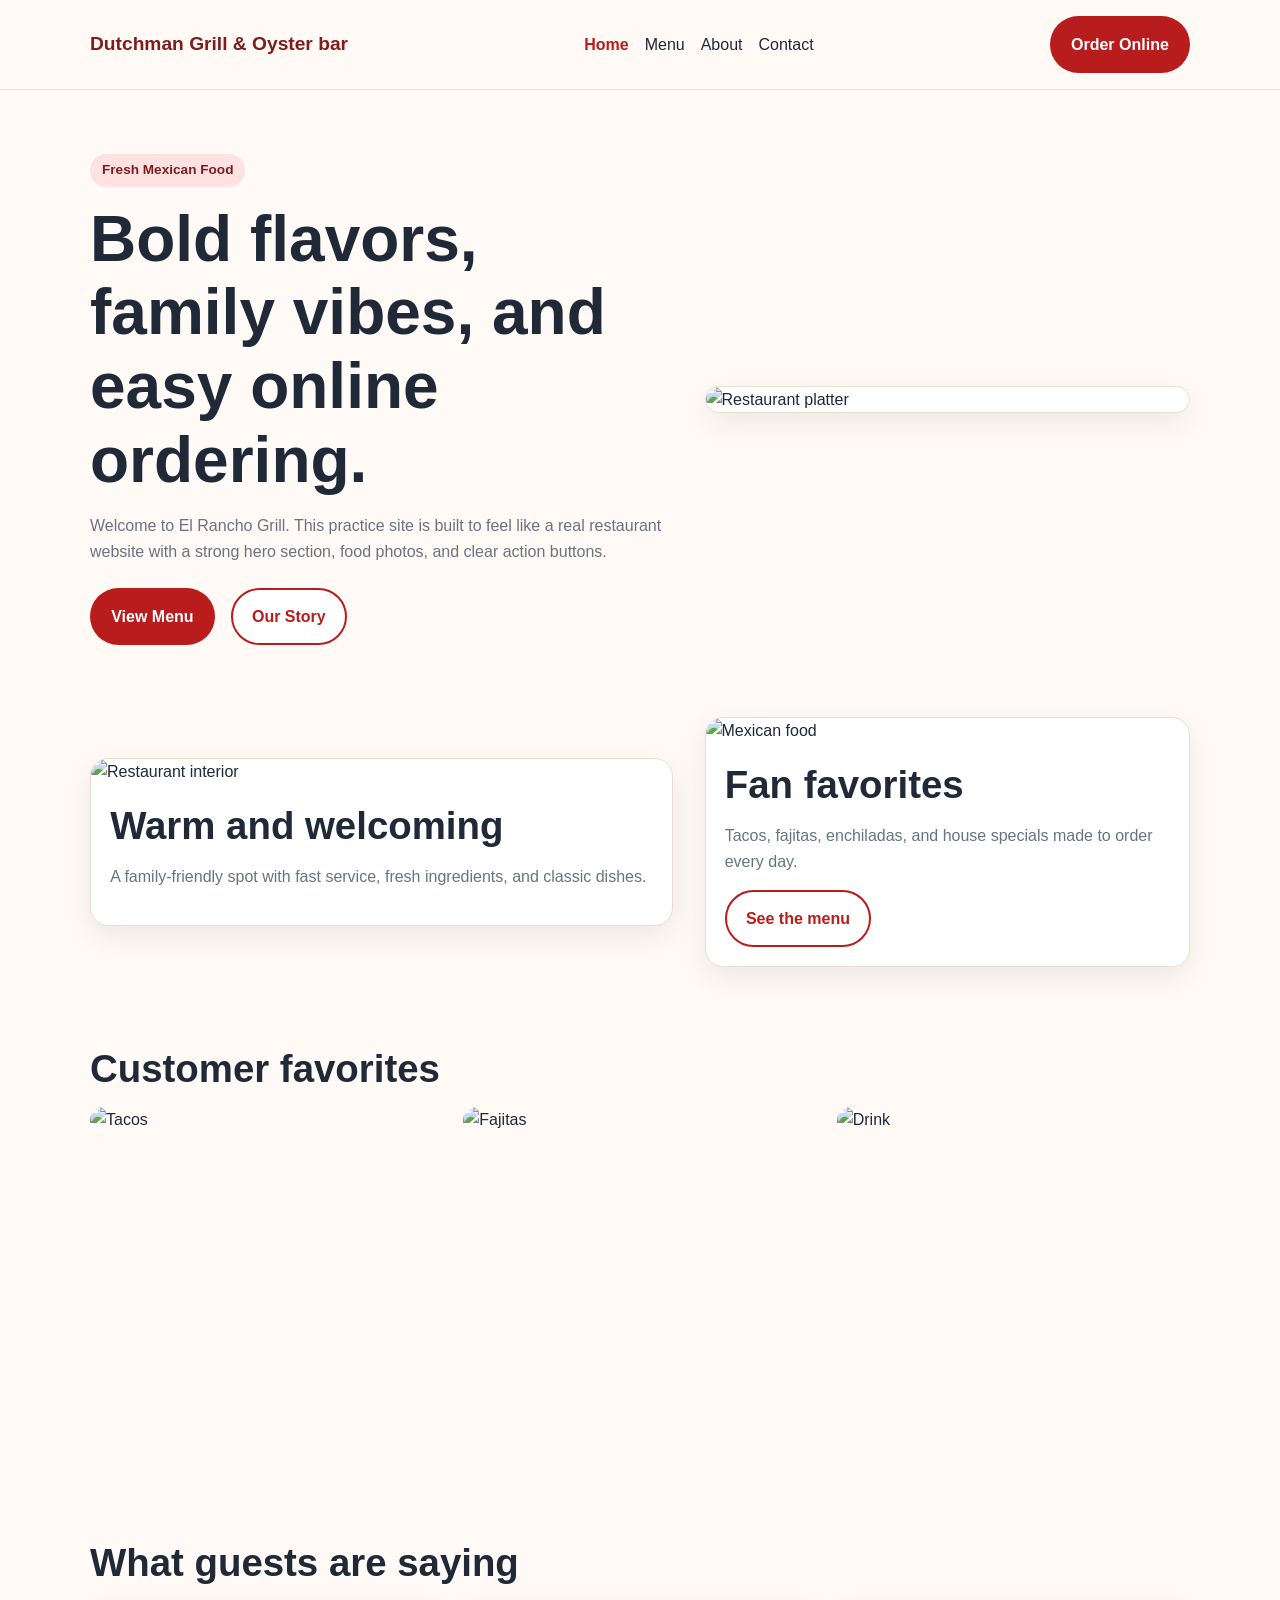
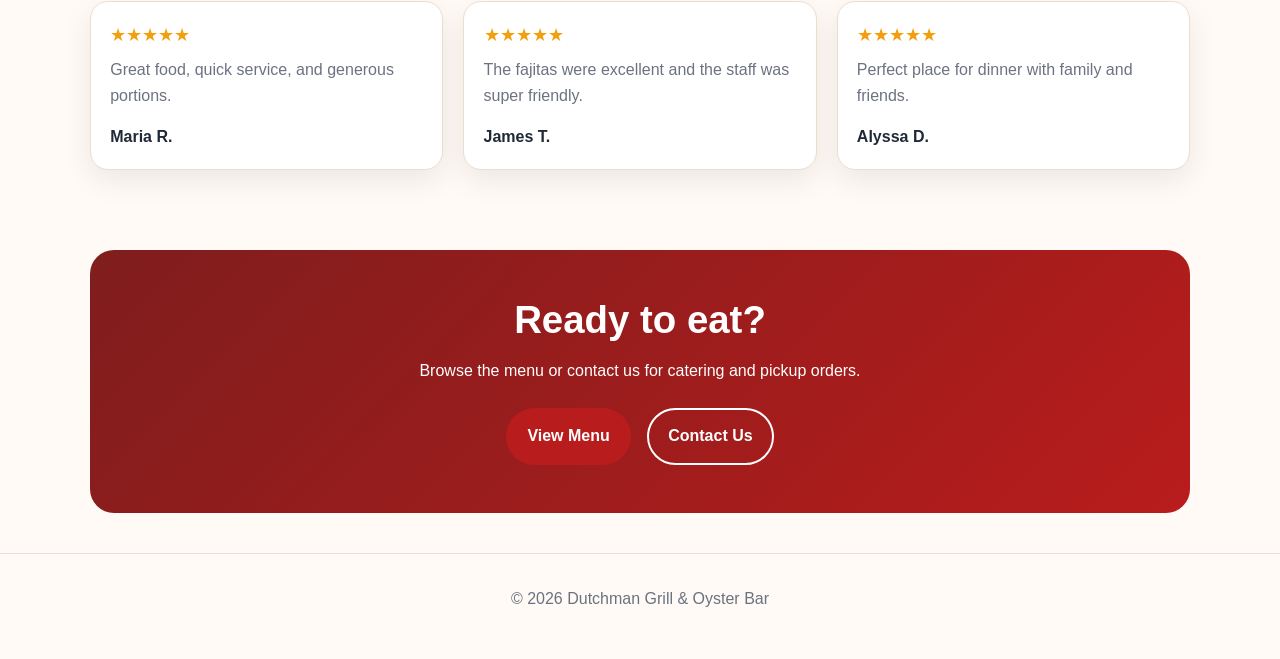
==== index.html @ 4379a8d0 "updating-MenuItems" ====
<!DOCTYPE html>
<html lang="en">
<head>
  <meta charset="UTF-8" />
  <meta name="viewport" content="width=device-width, initial-scale=1.0" />
  <title>DutchmanGrill | Home</title>
  <link rel="stylesheet" href="css/style.css" />
</head>
<body>
  <header class="site-header">
    <div class="container nav">
      <a class="logo" href="index.html">Dutchman Grill & Oyster bar</a>
      <nav class="nav-links">
        <a href="index.html" class="active">Home</a>
        <a href="menu.html">Menu</a>
        <a href="about.html">About</a>
        <a href="contact.html">Contact</a>
      </nav>
      <a class="btn btn-primary" href="contact.html">Order Online</a>
    </div>
  </header>

  <main>
    <section class="hero">
      <div class="container hero-grid">
        <div>
          <span class="eyebrow">Fresh Mexican Food</span>
          <h1>Bold flavors, family vibes, and easy online ordering.</h1>
          <p>
            Welcome to El Rancho Grill. This practice site is built to feel like a real
            restaurant website with a strong hero section, food photos, and clear action buttons.
          </p>
          <div class="hero-actions">
            <a class="btn btn-primary" href="menu.html">View Menu</a>
            <a class="btn btn-secondary" href="about.html">Our Story</a>
          </div>
        </div>
        <div class="card hero-card">
          <img
            src="https://images.unsplash.com/photo-1565299585323-38174c4a6471?auto=format&fit=crop&w=1200&q=80"
            alt="Restaurant platter"
          />
        </div>
      </div>
    </section>

    <section class="section">
      <div class="container two-col">
        <article class="card">
          <img
            src="https://images.unsplash.com/photo-1552566626-52f8b828add9?auto=format&fit=crop&w=1200&q=80"
            alt="Restaurant interior"
          />
          <div class="card-body">
            <h2>Warm and welcoming</h2>
            <p>
              A family-friendly spot with fast service, fresh ingredients, and classic dishes.
            </p>
          </div>
        </article>

        <article class="card">
          <img
            src="https://images.unsplash.com/photo-1582234372722-50d7ccc30ebd?auto=format&fit=crop&w=1200&q=80"
            alt="Mexican food"
          />
          <div class="card-body">
            <h2>Fan favorites</h2>
            <p>
              Tacos, fajitas, enchiladas, and house specials made to order every day.
            </p>
            <a class="btn btn-secondary" href="menu.html">See the menu</a>
          </div>
        </article>
      </div>
    </section>

    <section class="section">
      <div class="container">
        <h2>Customer favorites</h2>
        <div class="gallery-grid">
          <img src="https://images.unsplash.com/photo-1613514785940-daed07799d9b?auto=format&fit=crop&w=900&q=80" alt="Tacos" />
          <img src="https://images.unsplash.com/photo-1604467715878-83e57e8bc129?auto=format&fit=crop&w=900&q=80" alt="Fajitas" />
          <img src="https://images.unsplash.com/photo-1628294896516-0e9f29f3c2e0?auto=format&fit=crop&w=900&q=80" alt="Drink" />
        </div>
      </div>
    </section>

    <section class="section">
      <div class="container">
        <h2>What guests are saying</h2>
        <div class="reviews-grid">
          <article class="card">
            <div class="card-body">
              <div class="stars">★★★★★</div>
              <p>Great food, quick service, and generous portions.</p>
              <strong>Maria R.</strong>
            </div>
          </article>
          <article class="card">
            <div class="card-body">
              <div class="stars">★★★★★</div>
              <p>The fajitas were excellent and the staff was super friendly.</p>
              <strong>James T.</strong>
            </div>
          </article>
          <article class="card">
            <div class="card-body">
              <div class="stars">★★★★★</div>
              <p>Perfect place for dinner with family and friends.</p>
              <strong>Alyssa D.</strong>
            </div>
          </article>
        </div>
      </div>
    </section>

    <section class="section">
      <div class="container cta">
        <h2>Ready to eat?</h2>
        <p>Browse the menu or contact us for catering and pickup orders.</p>
        <div class="hero-actions center">
          <a class="btn btn-primary" href="menu.html">View Menu</a>
          <a class="btn btn-secondary light" href="contact.html">Contact Us</a>
        </div>
      </div>
    </section>
  </main>

  <footer class="site-footer">
    <div class="container">
      <p>© 2026 Dutchman Grill & Oyster Bar</p>
    </div>
  </footer>
</body>
</html>
---- css/style.css ----
:root {
  --bg: #fffaf5;
  --surface: #ffffff;
  --text: #1f2937;
  --muted: #6b7280;
  --brand: #b91c1c;
  --brand-dark: #7f1d1d;
  --accent: #f59e0b;
  --border: #eadfce;
  --shadow: 0 10px 30px rgba(0, 0, 0, 0.08);
  --radius: 18px;
  --max: 1100px;
}

* {
  box-sizing: border-box;
}

html {
  scroll-behavior: smooth;
}

body {
  margin: 0;
  font-family: Arial, Helvetica, sans-serif;
  background: var(--bg);
  color: var(--text);
  line-height: 1.6;
}

img {
  max-width: 100%;
  display: block;
  border-radius: 14px;
}

a {
  color: inherit;
  text-decoration: none;
}

.container {
  width: min(var(--max), calc(100% - 2rem));
  margin: 0 auto;
}

.site-header {
  position: sticky;
  top: 0;
  z-index: 100;
  background: rgba(255, 250, 245, 0.94);
  backdrop-filter: blur(10px);
  border-bottom: 1px solid var(--border);
}

.nav {
  display: flex;
  justify-content: space-between;
  align-items: center;
  gap: 1rem;
  padding: 1rem 0;
}

.logo {
  font-size: 1.2rem;
  font-weight: 700;
  color: var(--brand-dark);
}

.nav-links {
  display: flex;
  gap: 1rem;
  flex-wrap: wrap;
}

.nav-links a {
  padding: 0.25rem 0;
  position: relative;
}

.nav-links a.active {
  color: var(--brand);
  font-weight: 700;
}

.btn {
  display: inline-block;
  padding: 0.85rem 1.2rem;
  border-radius: 999px;
  font-weight: 700;
  border: 2px solid transparent;
  cursor: pointer;
}

.btn-primary {
  background: var(--brand);
  color: white;
}

.btn-secondary {
  border-color: var(--brand);
  color: var(--brand);
  background: white;
}

.btn-secondary.light {
  border-color: white;
  color: white;
  background: transparent;
}

.hero {
  padding: 4rem 0 2rem;
}

.hero-grid,
.two-col,
.about-grid,
.contact-grid {
  display: grid;
  grid-template-columns: 1.2fr 1fr;
  gap: 2rem;
  align-items: center;
}

.eyebrow {
  display: inline-block;
  background: #fee2e2;
  color: var(--brand-dark);
  padding: 0.35rem 0.75rem;
  border-radius: 999px;
  font-size: 0.85rem;
  font-weight: 700;
  margin-bottom: 1rem;
}

h1,
h2,
h3 {
  line-height: 1.15;
  margin-top: 0;
  margin-bottom: 1rem;
}

h1 {
  font-size: clamp(2.2rem, 5vw, 4rem);
}

h2 {
  font-size: clamp(1.6rem, 3vw, 2.4rem);
}

p {
  margin-top: 0;
  margin-bottom: 1rem;
  color: var(--muted);
}

.hero-actions {
  display: flex;
  gap: 1rem;
  flex-wrap: wrap;
  margin-top: 1.5rem;
}

.hero-actions.center {
  justify-content: center;
}

.section {
  padding: 2.5rem 0;
}

.section-inner {
  padding-top: 2rem;
}

.card {
  background: var(--surface);
  border: 1px solid var(--border);
  border-radius: var(--radius);
  box-shadow: var(--shadow);
  overflow: hidden;
}

.card-body {
  padding: 1.2rem;
}

.gallery-grid,
.reviews-grid,
.three-col,
.menu-grid {
  display: grid;
  gap: 1.25rem;
}

.gallery-grid,
.reviews-grid,
.three-col,
.menu-grid {
  grid-template-columns: repeat(3, 1fr);
}

.gallery-grid img {
  aspect-ratio: 1 / 1;
  object-fit: cover;
}

.stars {
  color: var(--accent);
  font-size: 1.1rem;
  margin-bottom: 0.5rem;
}

.cta {
  text-align: center;
  background: linear-gradient(135deg, #7f1d1d, #b91c1c);
  color: white;
  border-radius: 24px;
  padding: 3rem 1.25rem;
}

.cta p,
.cta h2 {
  color: white;
}

.page-intro {
  margin-bottom: 2rem;
}

.menu-section {
  margin-bottom: 2.5rem;
}

.menu-row {
  display: flex;
  justify-content: space-between;
  align-items: baseline;
  gap: 1rem;
}

.menu-row span {
  font-weight: 700;
  color: var(--brand-dark);
  white-space: nowrap;
}

.contact-form {
  display: grid;
  gap: 0.7rem;
}

.contact-form input,
.contact-form textarea {
  width: 100%;
  padding: 0.85rem 1rem;
  border: 1px solid #d7cbb9;
  border-radius: 12px;
  font: inherit;
  background: white;
}

.form-btn {
  margin-top: 0.5rem;
}

.site-footer {
  padding: 2rem 0 3rem;
  text-align: center;
  border-top: 1px solid var(--border);
}

.site-footer p {
  margin: 0;
}

@media (max-width: 900px) {
  .nav {
    flex-direction: column;
    align-items: flex-start;
  }

  .hero-grid,
  .two-col,
  .about-grid,
  .contact-grid,
  .gallery-grid,
  .reviews-grid,
  .three-col,
  .menu-grid {
    grid-template-columns: 1fr;
  }
}
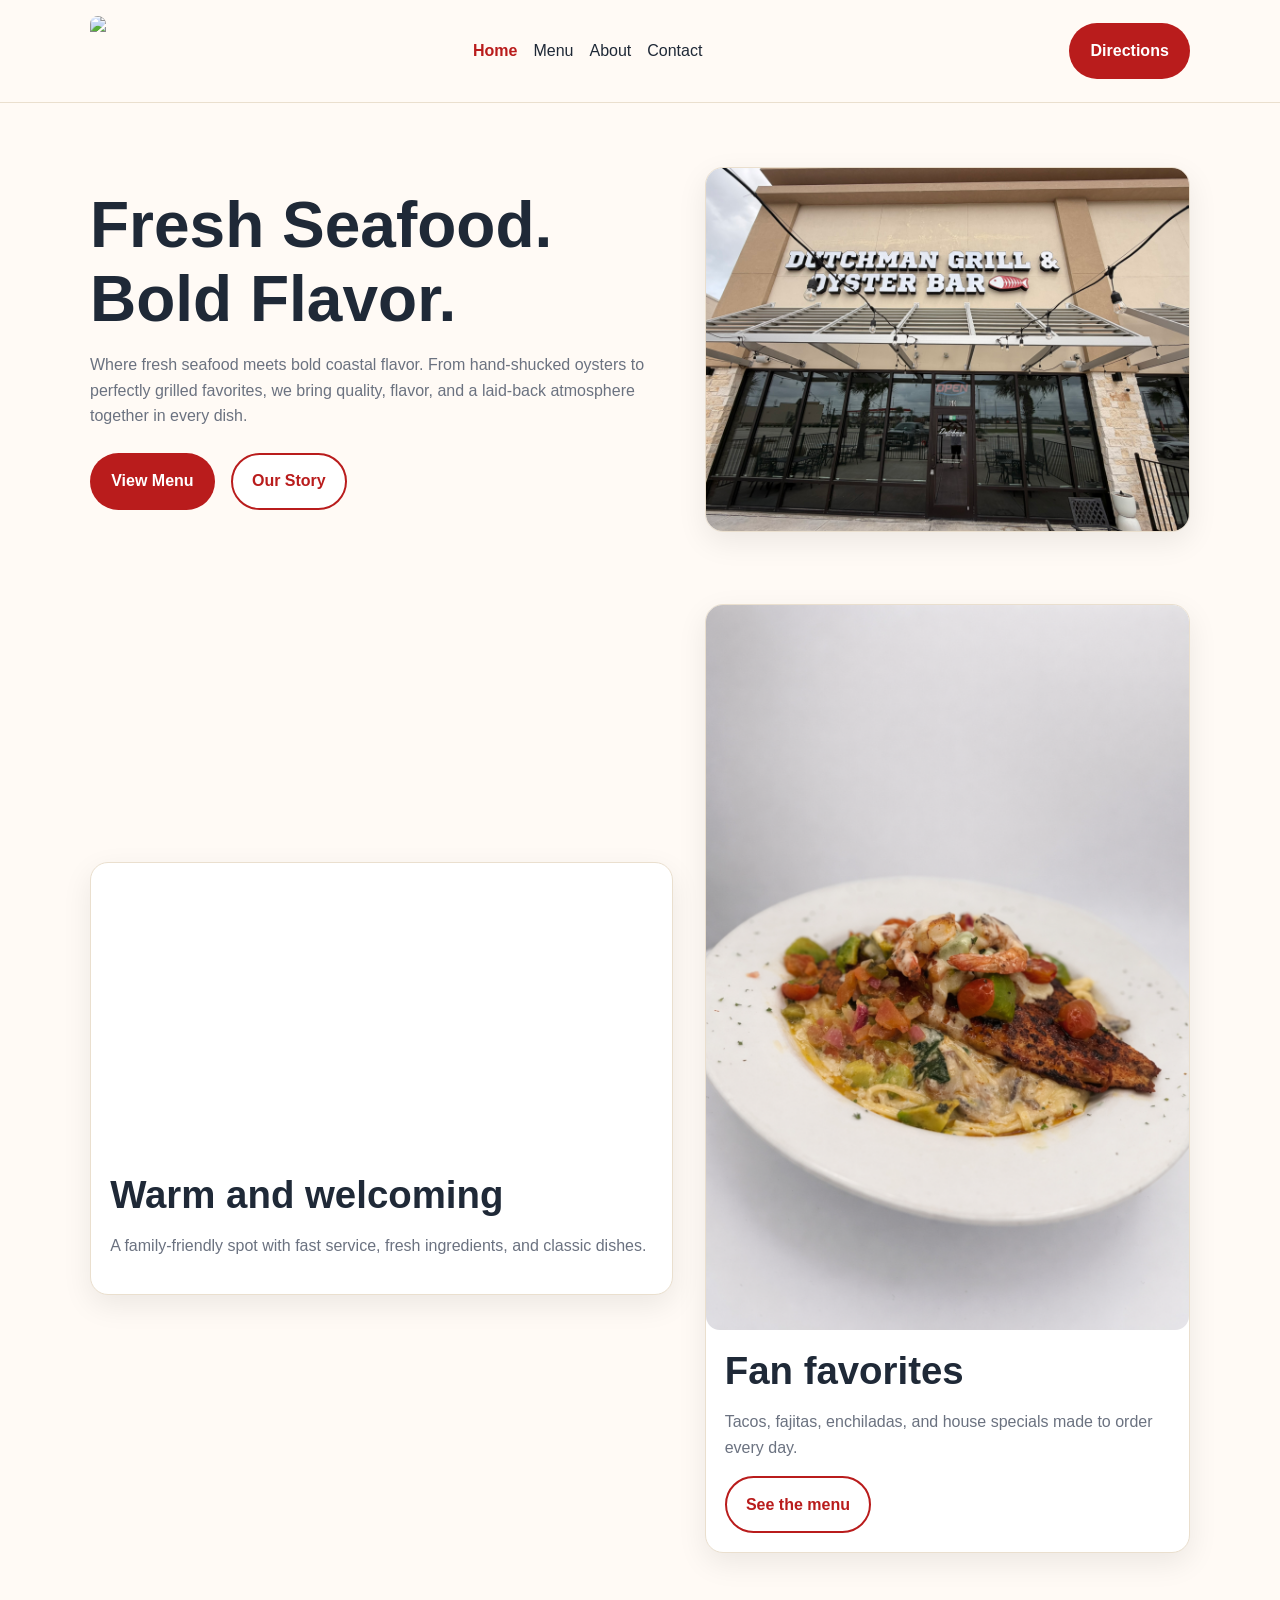
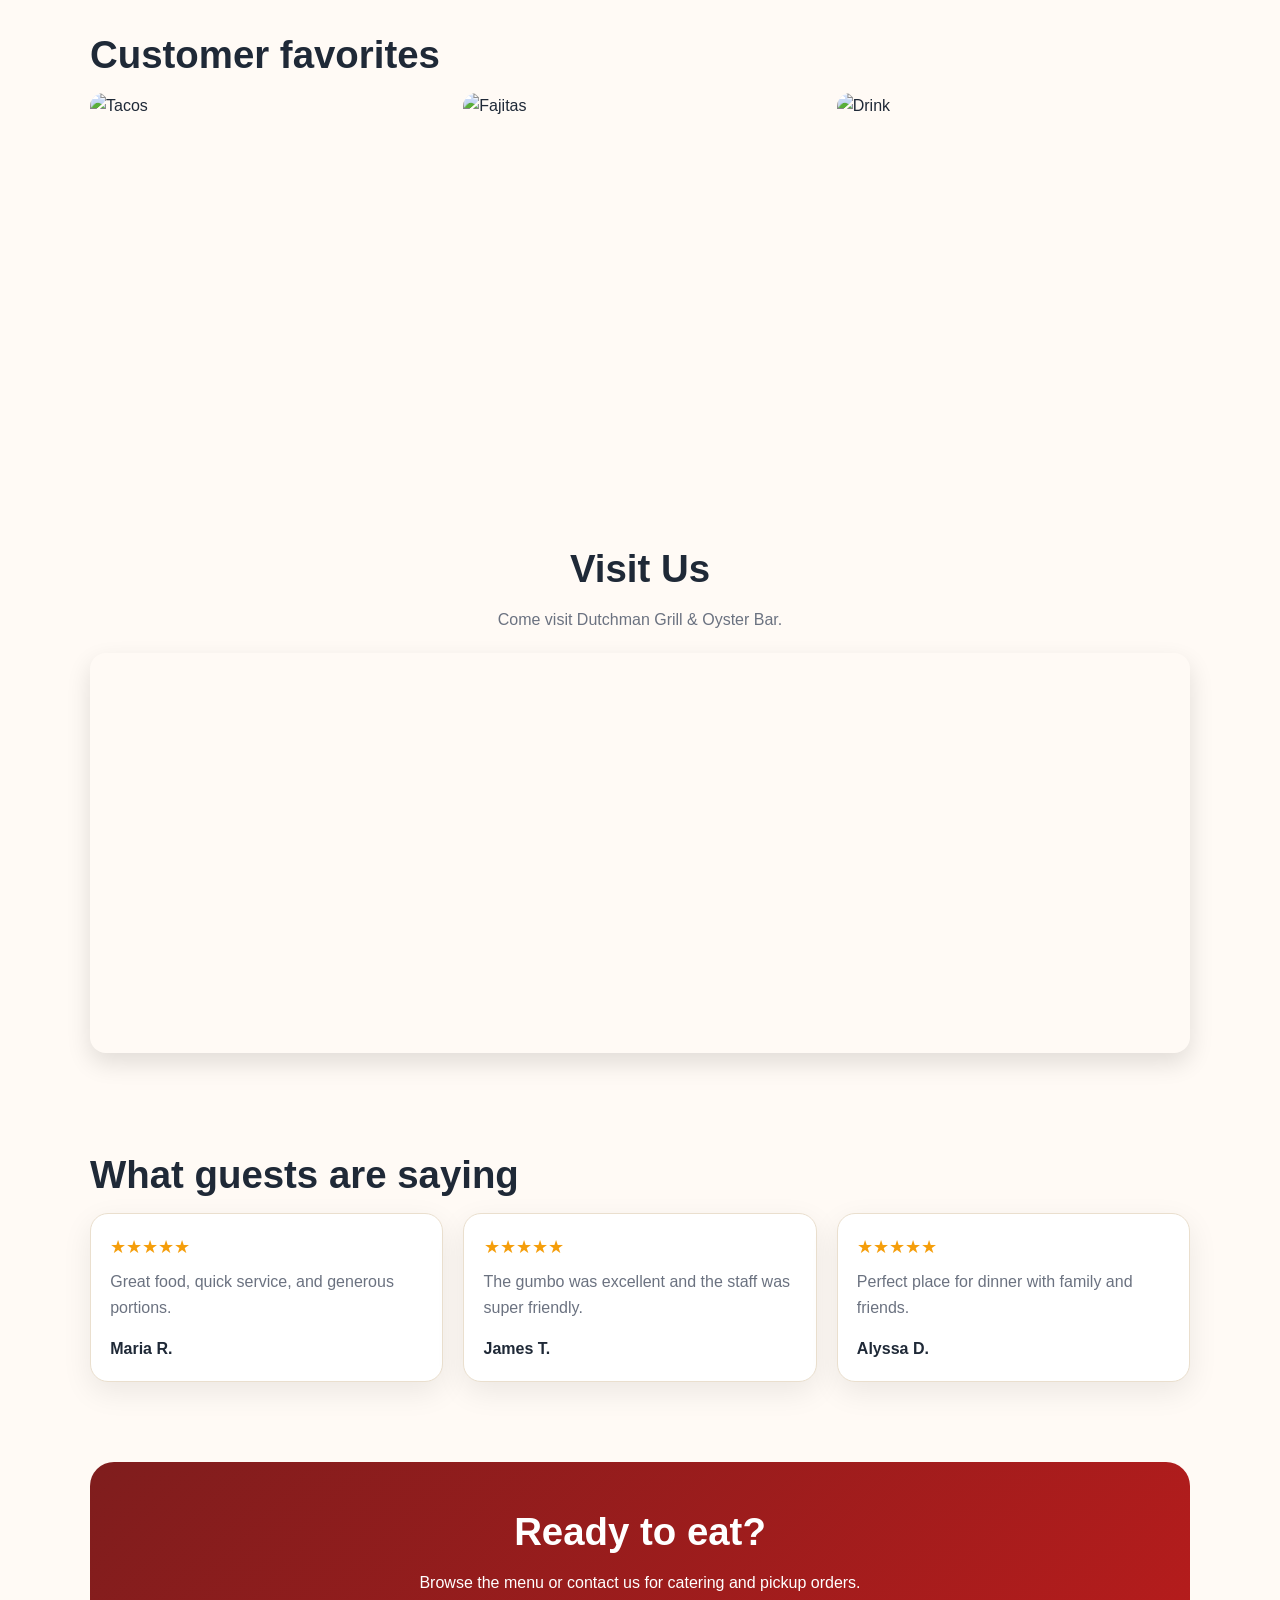
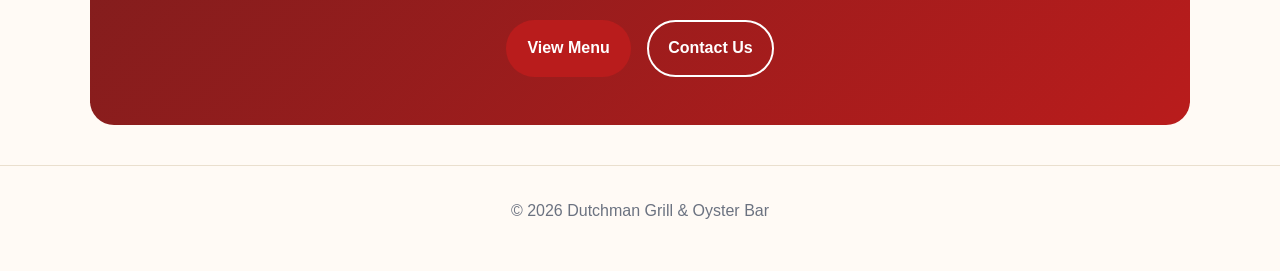
==== commit 17a07be7: "Merge pull request #5 from dbsaavedr/Finish-Homepage add pics" ====
--- a/index.html
+++ b/index.html
@@ -9,14 +9,15 @@
 <body>
   <header class="site-header">
     <div class="container nav">
-      <a class="logo" href="index.html">Dutchman Grill & Oyster bar</a>
+      <a class="logo" href="index.html">
+        <img src="images/DutchmanGrillLogo.png"/></a>
       <nav class="nav-links">
         <a href="index.html" class="active">Home</a>
         <a href="menu.html">Menu</a>
         <a href="about.html">About</a>
         <a href="contact.html">Contact</a>
       </nav>
-      <a class="btn btn-primary" href="contact.html">Order Online</a>
+      <a class="btn btn-primary" href="contact.html">Directions</a>
     </div>
   </header>
 
@@ -24,11 +25,9 @@
     <section class="hero">
       <div class="container hero-grid">
         <div>
-          <span class="eyebrow">Fresh Mexican Food</span>
-          <h1>Bold flavors, family vibes, and easy online ordering.</h1>
-          <p>
-            Welcome to El Rancho Grill. This practice site is built to feel like a real
-            restaurant website with a strong hero section, food photos, and clear action buttons.
+          <h1>Fresh Seafood. Bold Flavor.</h1>
+          <p>Where fresh seafood meets bold coastal flavor. From hand-shucked oysters to perfectly grilled favorites, 
+            we bring quality, flavor, and a laid-back atmosphere together in every dish.
           </p>
           <div class="hero-actions">
             <a class="btn btn-primary" href="menu.html">View Menu</a>
@@ -37,52 +36,65 @@
         </div>
         <div class="card hero-card">
           <img
-            src="https://images.unsplash.com/photo-1565299585323-38174c4a6471?auto=format&fit=crop&w=1200&q=80"
-            alt="Restaurant platter"
+            src="images/DutchmanGrill_Entrance.JPEG"
+            alt="Restaurant Entrance"
           />
         </div>
       </div>
     </section>
 
     <section class="section">
-      <div class="container two-col">
-        <article class="card">
-          <img
-            src="https://images.unsplash.com/photo-1552566626-52f8b828add9?auto=format&fit=crop&w=1200&q=80"
-            alt="Restaurant interior"
-          />
-          <div class="card-body">
-            <h2>Warm and welcoming</h2>
-            <p>
-              A family-friendly spot with fast service, fresh ingredients, and classic dishes.
-            </p>
-          </div>
-        </article>
+  <div class="container two-col">
+    <article class="card">
+      <video autoplay loop muted playsinline class="card-media">
+        <source src="images/DutchmanGrill.mp4" type="video/mp4" />
+        Your browser does not support the video tag.
+      </video>
 
-        <article class="card">
-          <img
-            src="https://images.unsplash.com/photo-1582234372722-50d7ccc30ebd?auto=format&fit=crop&w=1200&q=80"
-            alt="Mexican food"
-          />
-          <div class="card-body">
-            <h2>Fan favorites</h2>
-            <p>
-              Tacos, fajitas, enchiladas, and house specials made to order every day.
-            </p>
-            <a class="btn btn-secondary" href="menu.html">See the menu</a>
-          </div>
-        </article>
+      <div class="card-body">
+        <h2>Warm and welcoming</h2>
+        <p>
+          A family-friendly spot with fast service, fresh ingredients, and classic dishes.
+        </p>
       </div>
-    </section>
+    </article>
+
+    <article class="card">
+      <img
+        src="images/FoodWithoutMenu.png"
+        alt="Plate"
+      />
+      <div class="card-body">
+        <h2>Fan favorites</h2>
+        <p>
+          Tacos, fajitas, enchiladas, and house specials made to order every day.
+        </p>
+        <a class="btn btn-secondary" href="menu.html">See the menu</a>
+      </div>
+    </article>
+  </div>
+</section>
 
     <section class="section">
       <div class="container">
         <h2>Customer favorites</h2>
         <div class="gallery-grid">
-          <img src="https://images.unsplash.com/photo-1613514785940-daed07799d9b?auto=format&fit=crop&w=900&q=80" alt="Tacos" />
-          <img src="https://images.unsplash.com/photo-1604467715878-83e57e8bc129?auto=format&fit=crop&w=900&q=80" alt="Fajitas" />
-          <img src="https://images.unsplash.com/photo-1628294896516-0e9f29f3c2e0?auto=format&fit=crop&w=900&q=80" alt="Drink" />
+          <img src="images/IMG_1716.JPEG" alt="Tacos" />
+          <img src="images/DutchmanWhiteFishVictoria.JPEG" alt="Fajitas" />
+          <img src="images/DutchmanGumbo.JPEG" alt="Drink" />
         </div>
+      </div>
+    </section>
+
+    <section class="location-section">
+      <div class="container">
+        <h2>Visit Us</h2>
+        <p>Come visit Dutchman Grill & Oyster Bar.</p>
+        
+        <div class="map-wrap">
+      <iframe src="https://www.google.com/maps/embed?pb=!1m18!1m12!1m3!1d1545.6024593723885!2d-95.02870795282331!3d29.58158240261251!2m3!1f0!2f0!3f0!3m2!1i1024!2i768!4f13.1!3m3!1m2!1s0x863f62370a43b23b%3A0xb3c2cdd83831083f!2s3300%20Bayport%20Blvd%2C%20Seabrook%2C%20TX%2077586!5e0!3m2!1sen!2sus!4v1776379672207!5m2!1sen!2sus" width="600" height="450" style="border:0;" allowfullscreen="" loading="lazy" referrerpolicy="no-referrer-when-downgrade">        
+      </iframe>
+      </div>
       </div>
     </section>
 
@@ -100,7 +112,7 @@
           <article class="card">
             <div class="card-body">
               <div class="stars">★★★★★</div>
-              <p>The fajitas were excellent and the staff was super friendly.</p>
+              <p>The gumbo was excellent and the staff was super friendly.</p>
               <strong>James T.</strong>
             </div>
           </article>
--- a/css/style.css
+++ b/css/style.css
@@ -4,7 +4,7 @@
   --text: #1f2937;
   --muted: #6b7280;
   --brand: #b91c1c;
-  --brand-dark: #7f1d1d;
+  --brand-dark: #971010;
   --accent: #f59e0b;
   --border: #eadfce;
   --shadow: 0 10px 30px rgba(0, 0, 0, 0.08);
@@ -61,10 +61,10 @@
   padding: 1rem 0;
 }
 
-.logo {
-  font-size: 1.2rem;
-  font-weight: 700;
-  color: var(--brand-dark);
+.logo img {
+  height: 70px;   /* adjust as needed */
+  width: auto;
+  display: block;
 }
 
 .nav-links {
@@ -274,6 +274,41 @@
 
 .site-footer p {
   margin: 0;
+}
+
+.location-section {
+  padding: 60px 20px;
+}
+
+.location-section h2,
+.location-section p {
+  text-align: center;
+}
+
+.map-wrap {
+  margin-top: 20px;
+  border-radius: 16px;
+  overflow: hidden;
+  box-shadow: 0 10px 25px rgba(0, 0, 0, 0.12);
+}
+
+.map-wrap iframe {
+  width: 100%;
+  height: 400px;
+  display: block;
+  border: 0;
+}
+
+.card-media {
+  width: 100%;
+  height: 50%;
+  object-fit: cover;
+  display: block; 
+  border: 0;
+}
+
+.card {
+  overflow: hidden;
 }
 
 @media (max-width: 900px) {
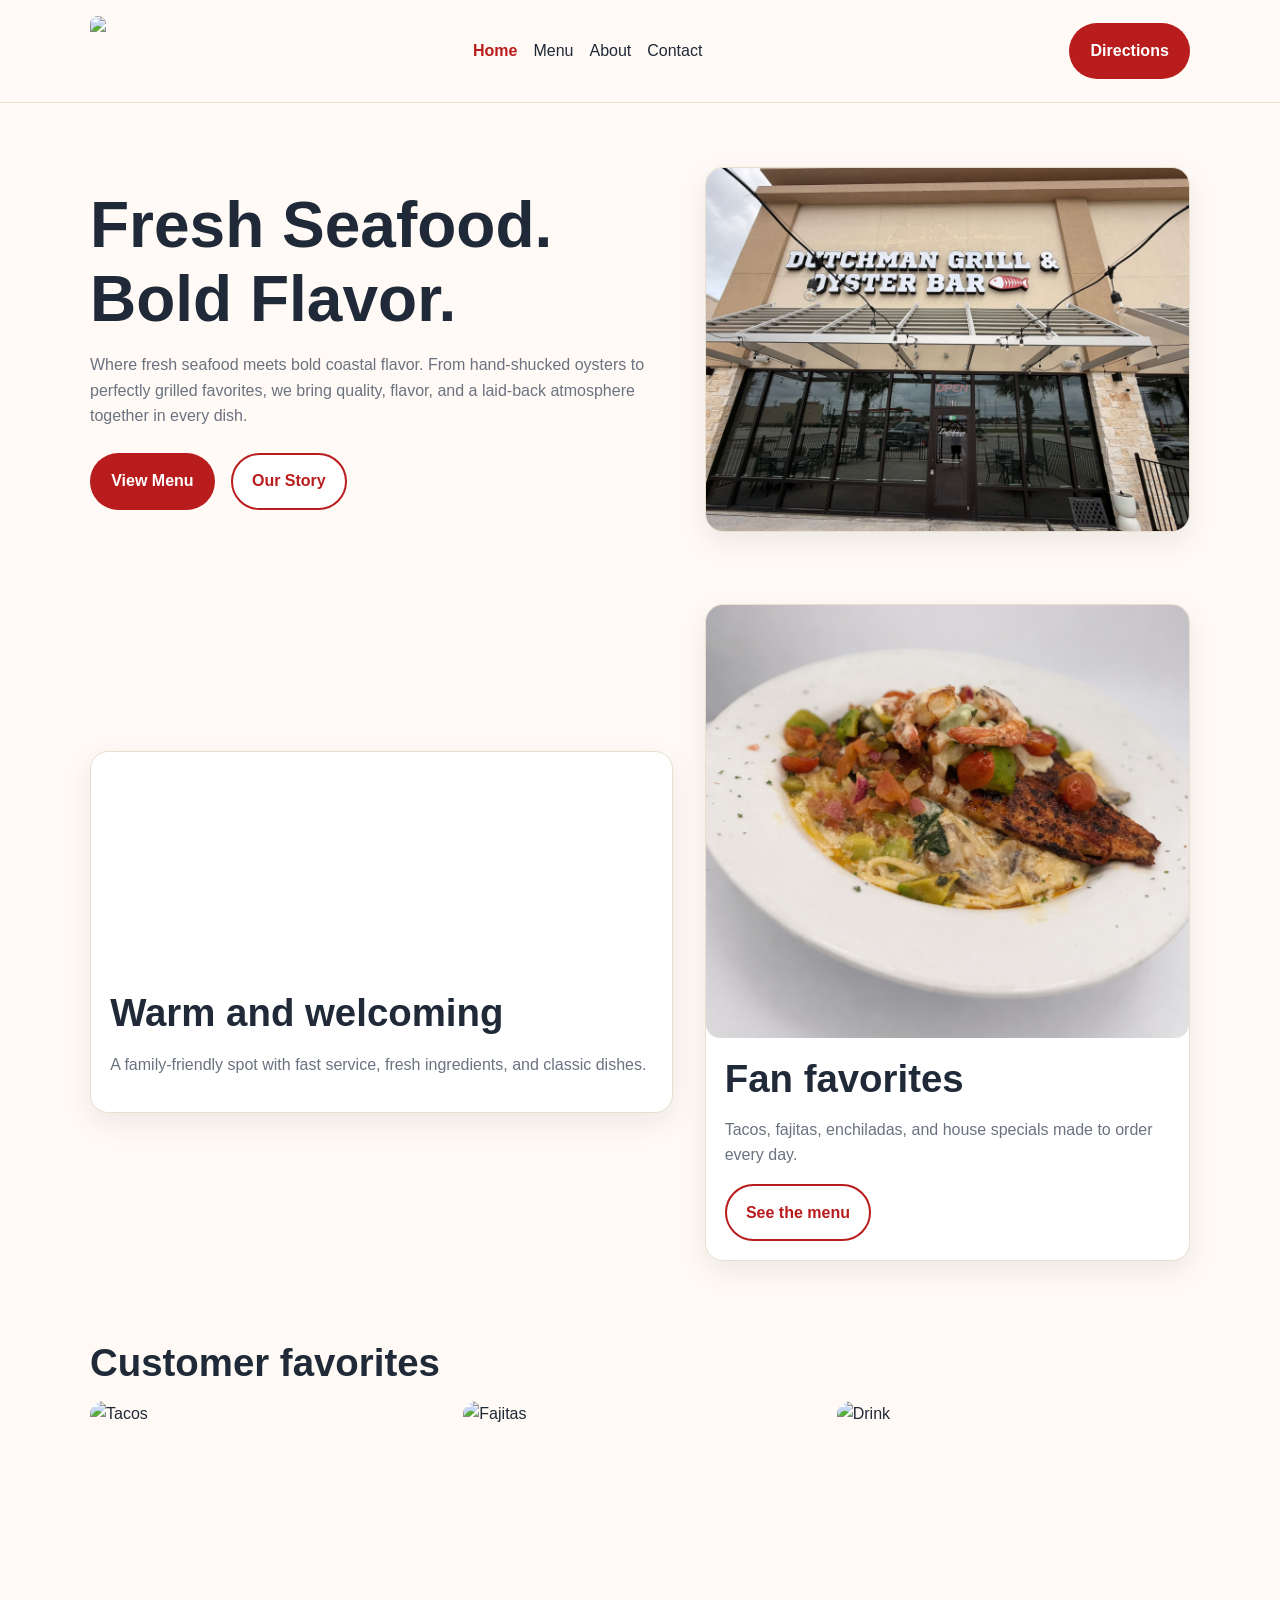
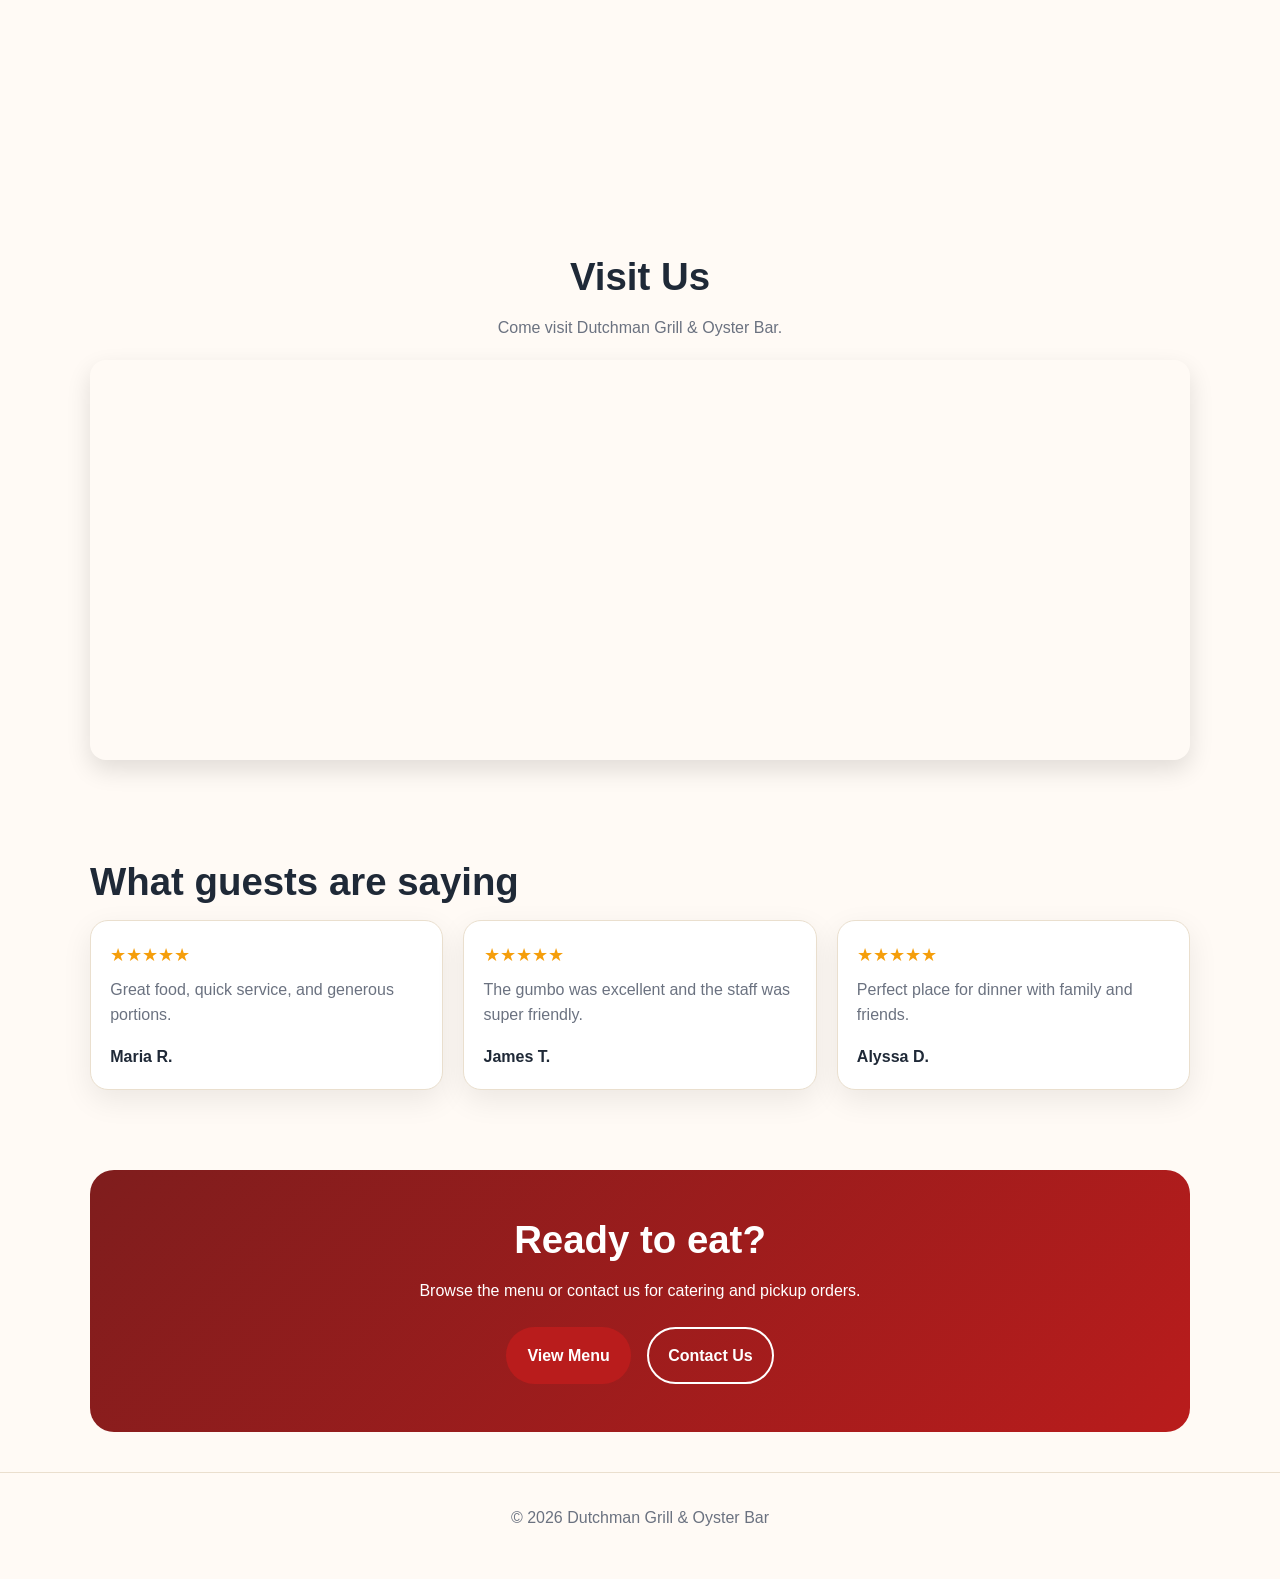
==== commit e93831ee: "Merge pull request #6 from dbsaavedr/FixVideoMobile fix video" ====
--- a/index.html
+++ b/index.html
@@ -47,7 +47,7 @@
   <div class="container two-col">
     <article class="card">
       <video autoplay loop muted playsinline class="card-media">
-        <source src="images/DutchmanGrill.mp4" type="video/mp4" />
+        <source src="images/DutchmanGril720p.mp4" type="video/mp4" />
         Your browser does not support the video tag.
       </video>
 
@@ -61,7 +61,7 @@
 
     <article class="card">
       <img
-        src="images/FoodWithoutMenu.png"
+        src="images/FoodNoMenu_Cropped.png"
         alt="Plate"
       />
       <div class="card-body">
--- a/css/style.css
+++ b/css/style.css
@@ -301,10 +301,10 @@
 
 .card-media {
   width: 100%;
-  height: 50%;
+  height: 220px;
   object-fit: cover;
-  display: block; 
-  border: 0;
+  object-position: center;
+  display: block;
 }
 
 .card {
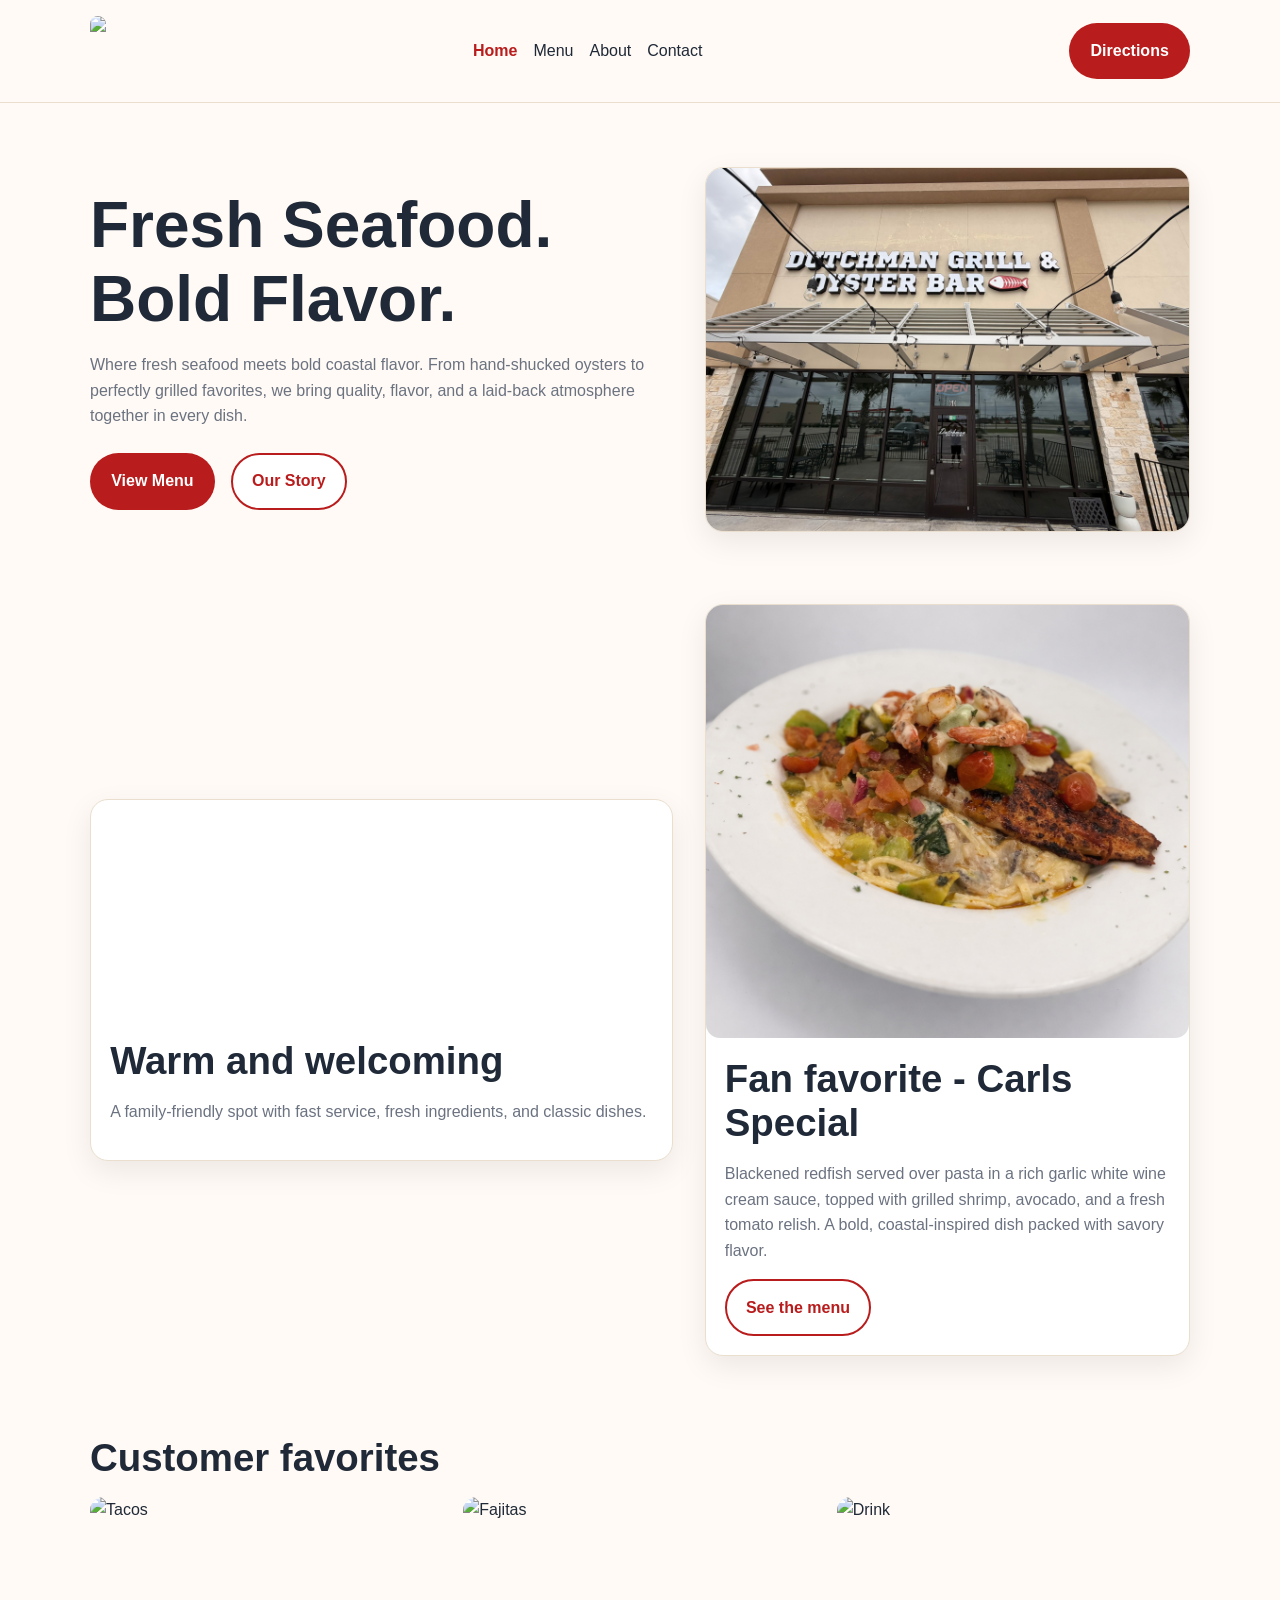
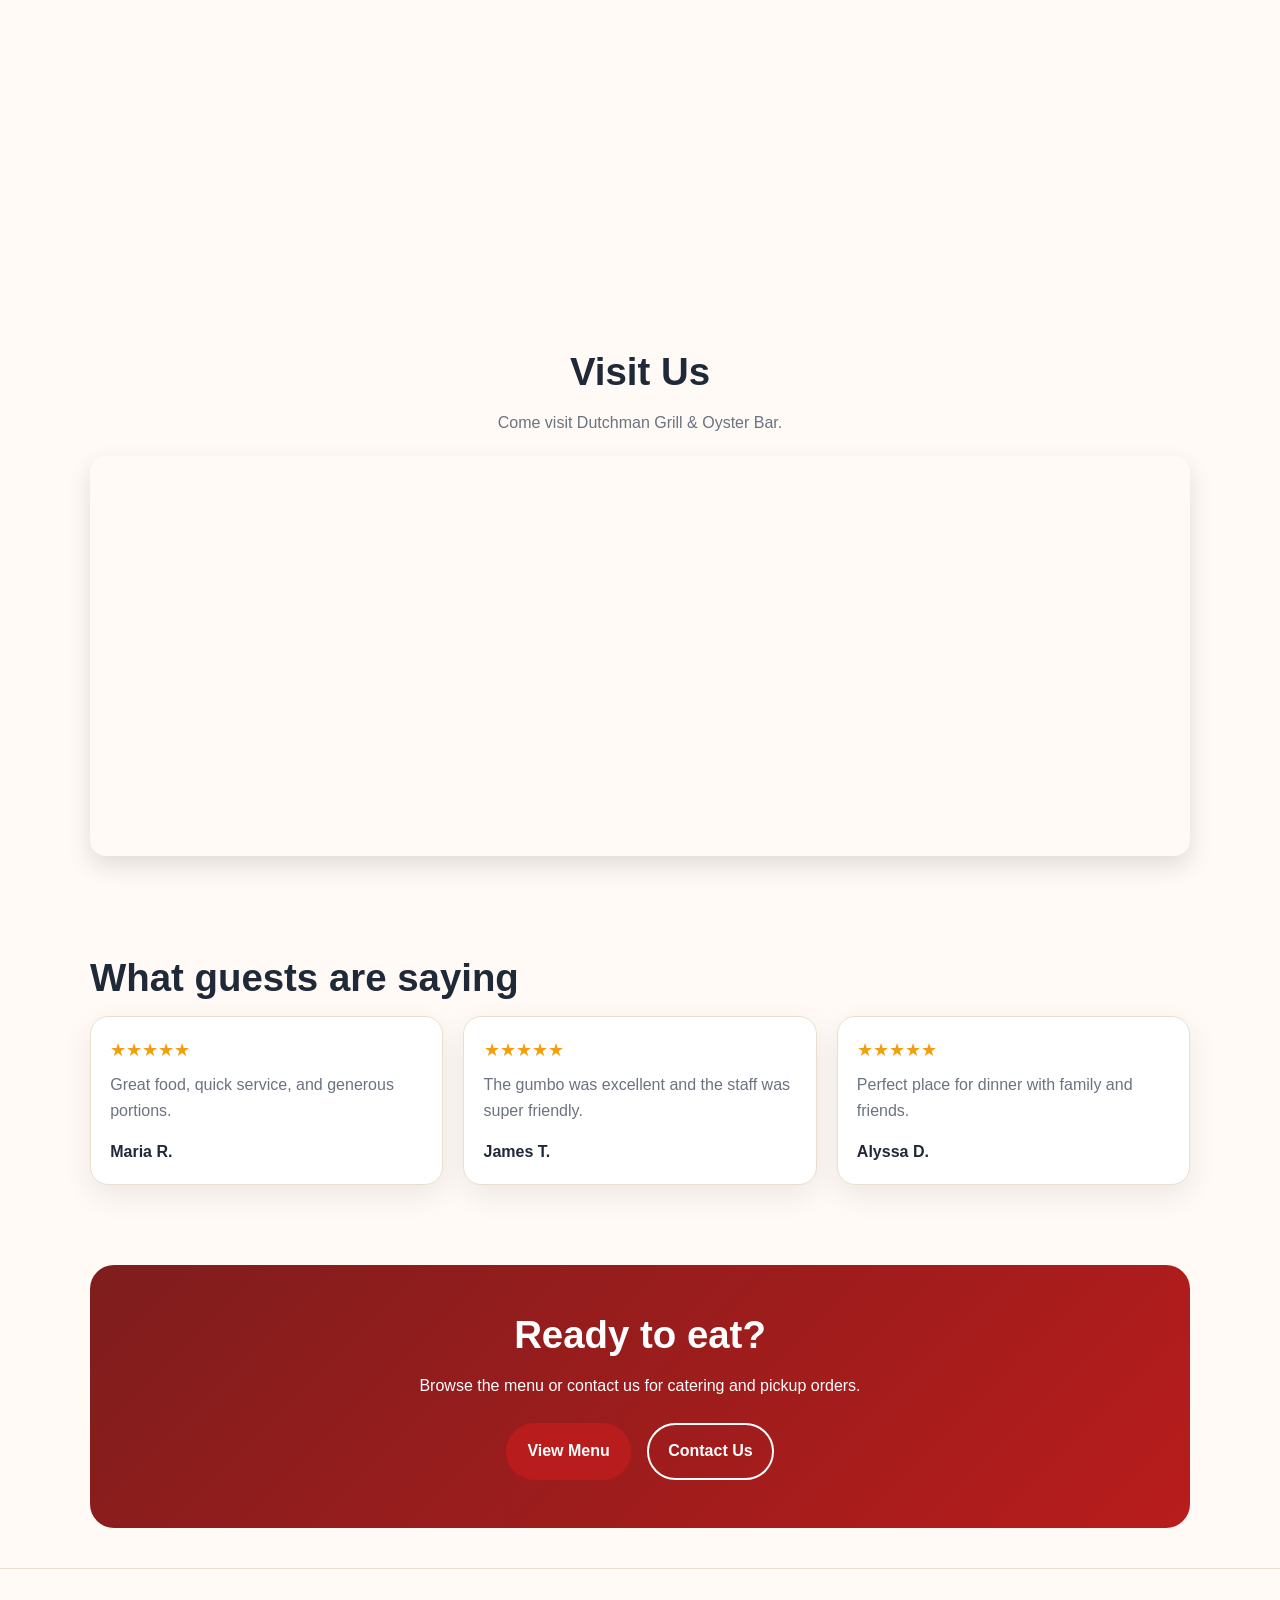
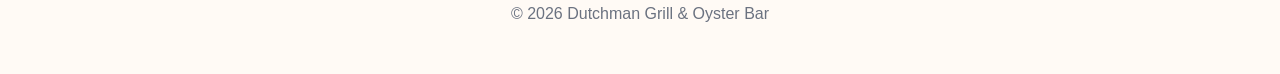
==== commit a5a1d999: "Commit-Fixes" ====
--- a/index.html
+++ b/index.html
@@ -65,9 +65,10 @@
         alt="Plate"
       />
       <div class="card-body">
-        <h2>Fan favorites</h2>
+        <h2>Fan favorite - Carls Special</h2>
         <p>
-          Tacos, fajitas, enchiladas, and house specials made to order every day.
+          Blackened redfish served over pasta in a rich garlic white wine cream sauce, topped with grilled shrimp, 
+          avocado, and a fresh tomato relish. A bold, coastal-inspired dish packed with savory flavor.
         </p>
         <a class="btn btn-secondary" href="menu.html">See the menu</a>
       </div>
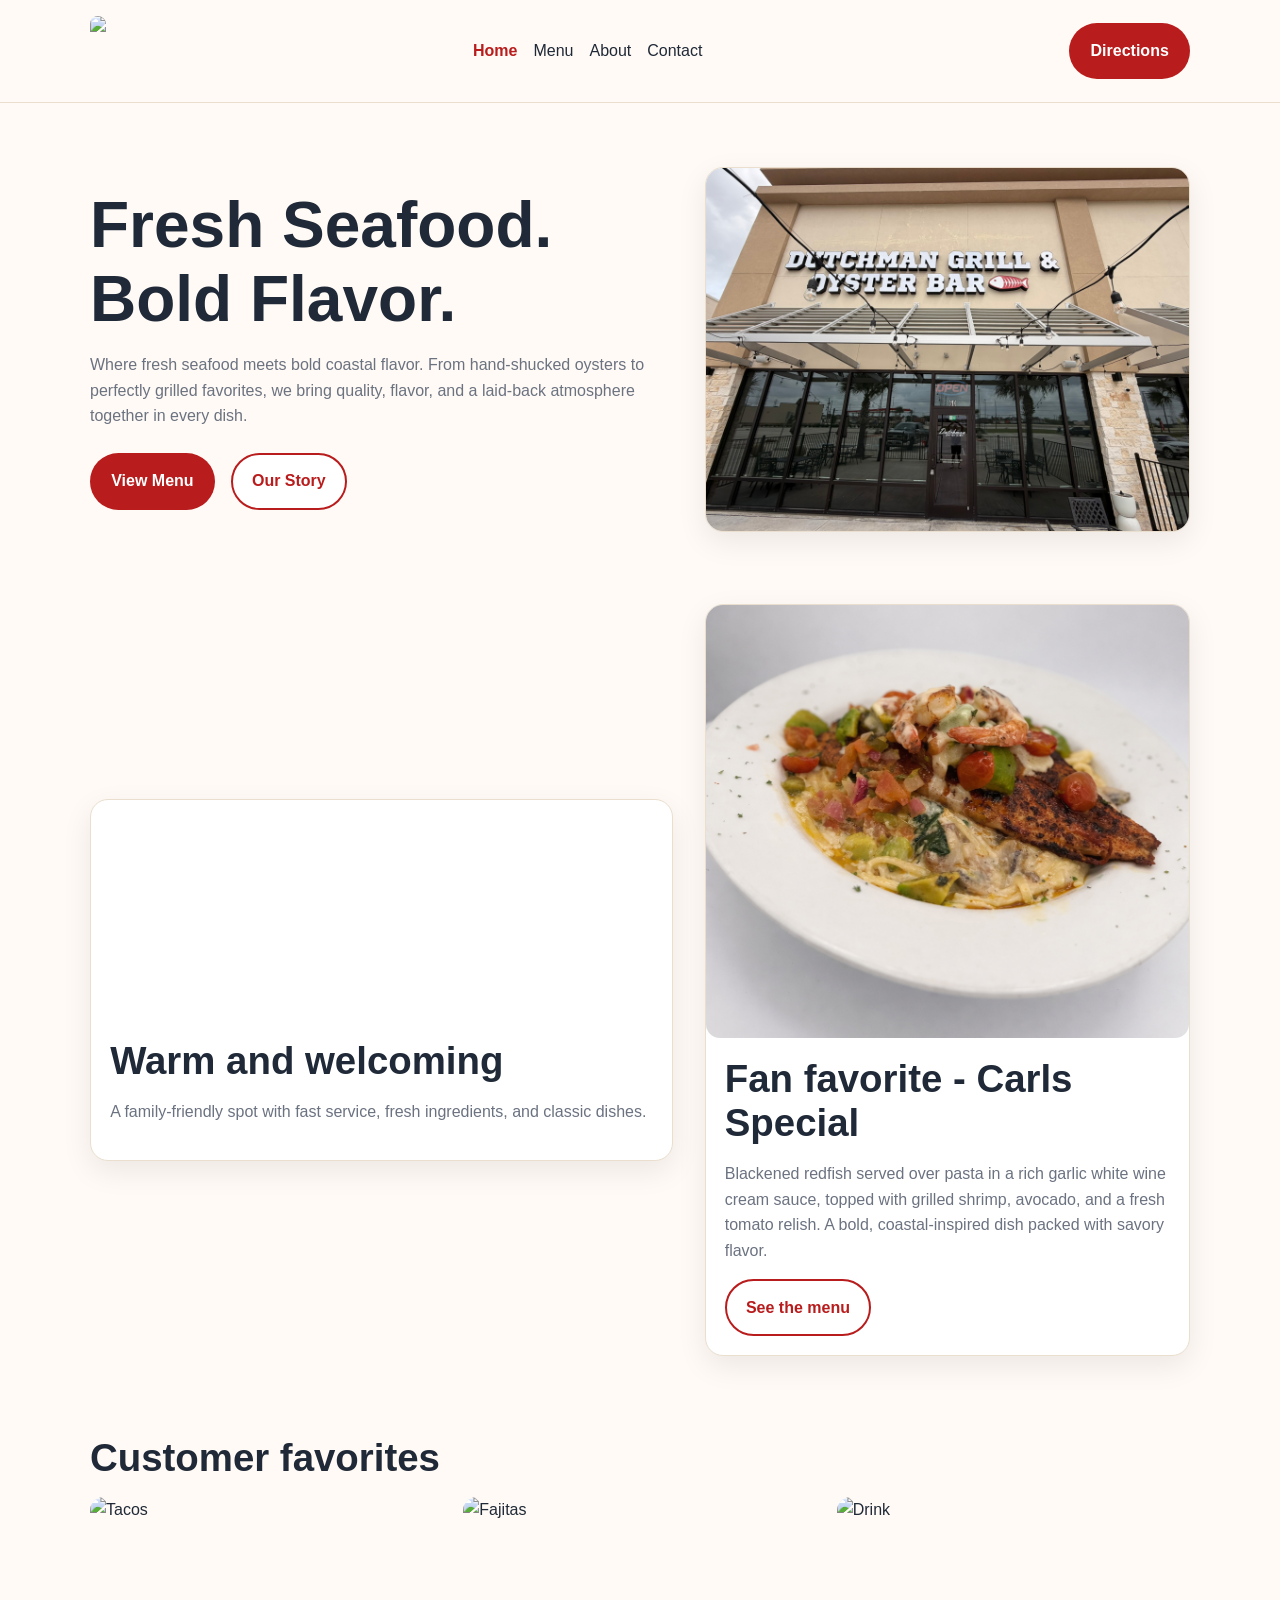
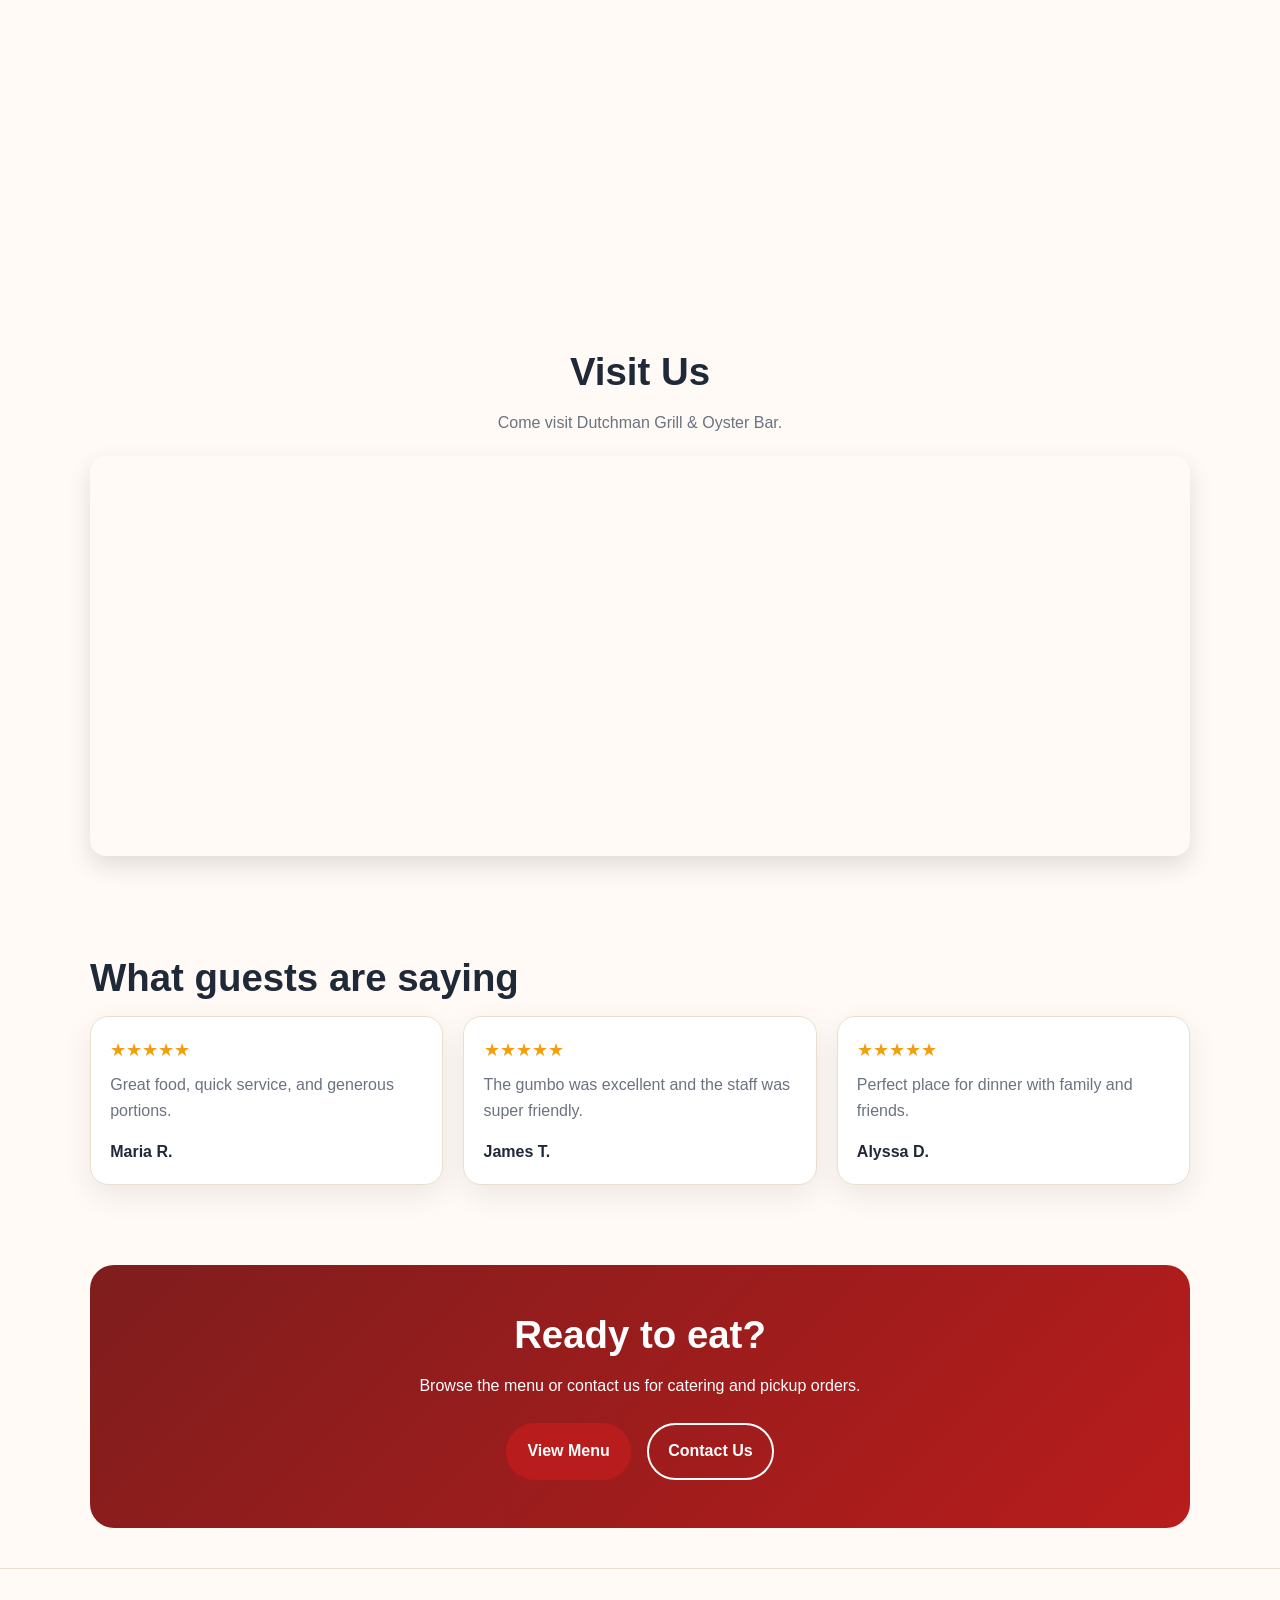
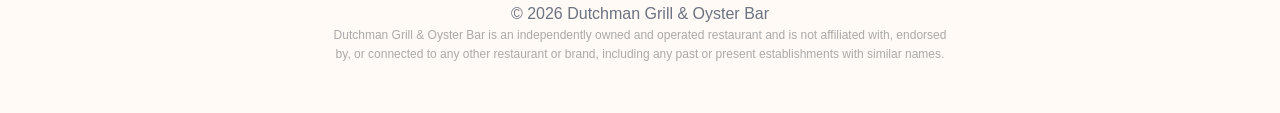
==== commit 1c0e746f: "removing items- bug fix" ====
--- a/index.html
+++ b/index.html
@@ -143,6 +143,10 @@
   <footer class="site-footer">
     <div class="container">
       <p>© 2026 Dutchman Grill & Oyster Bar</p>
+
+      <p class="footer-disclaimer">
+      Dutchman Grill & Oyster Bar is an independently owned and operated restaurant and is not affiliated with, endorsed by, or connected to any other restaurant or brand, including any past or present establishments with similar names.
+      </p>
     </div>
   </footer>
 </body>
--- a/css/style.css
+++ b/css/style.css
@@ -272,6 +272,18 @@
   border-top: 1px solid var(--border);
 }
 
+.footer-main {
+  font-size: 16px;
+  font-weight: 500;
+  margin-bottom: 10px;
+}
+
+.footer-disclaimer {
+  font-size: 12px;
+  text-wrap: balance;
+  color: #aaa;
+}
+
 .site-footer p {
   margin: 0;
 }
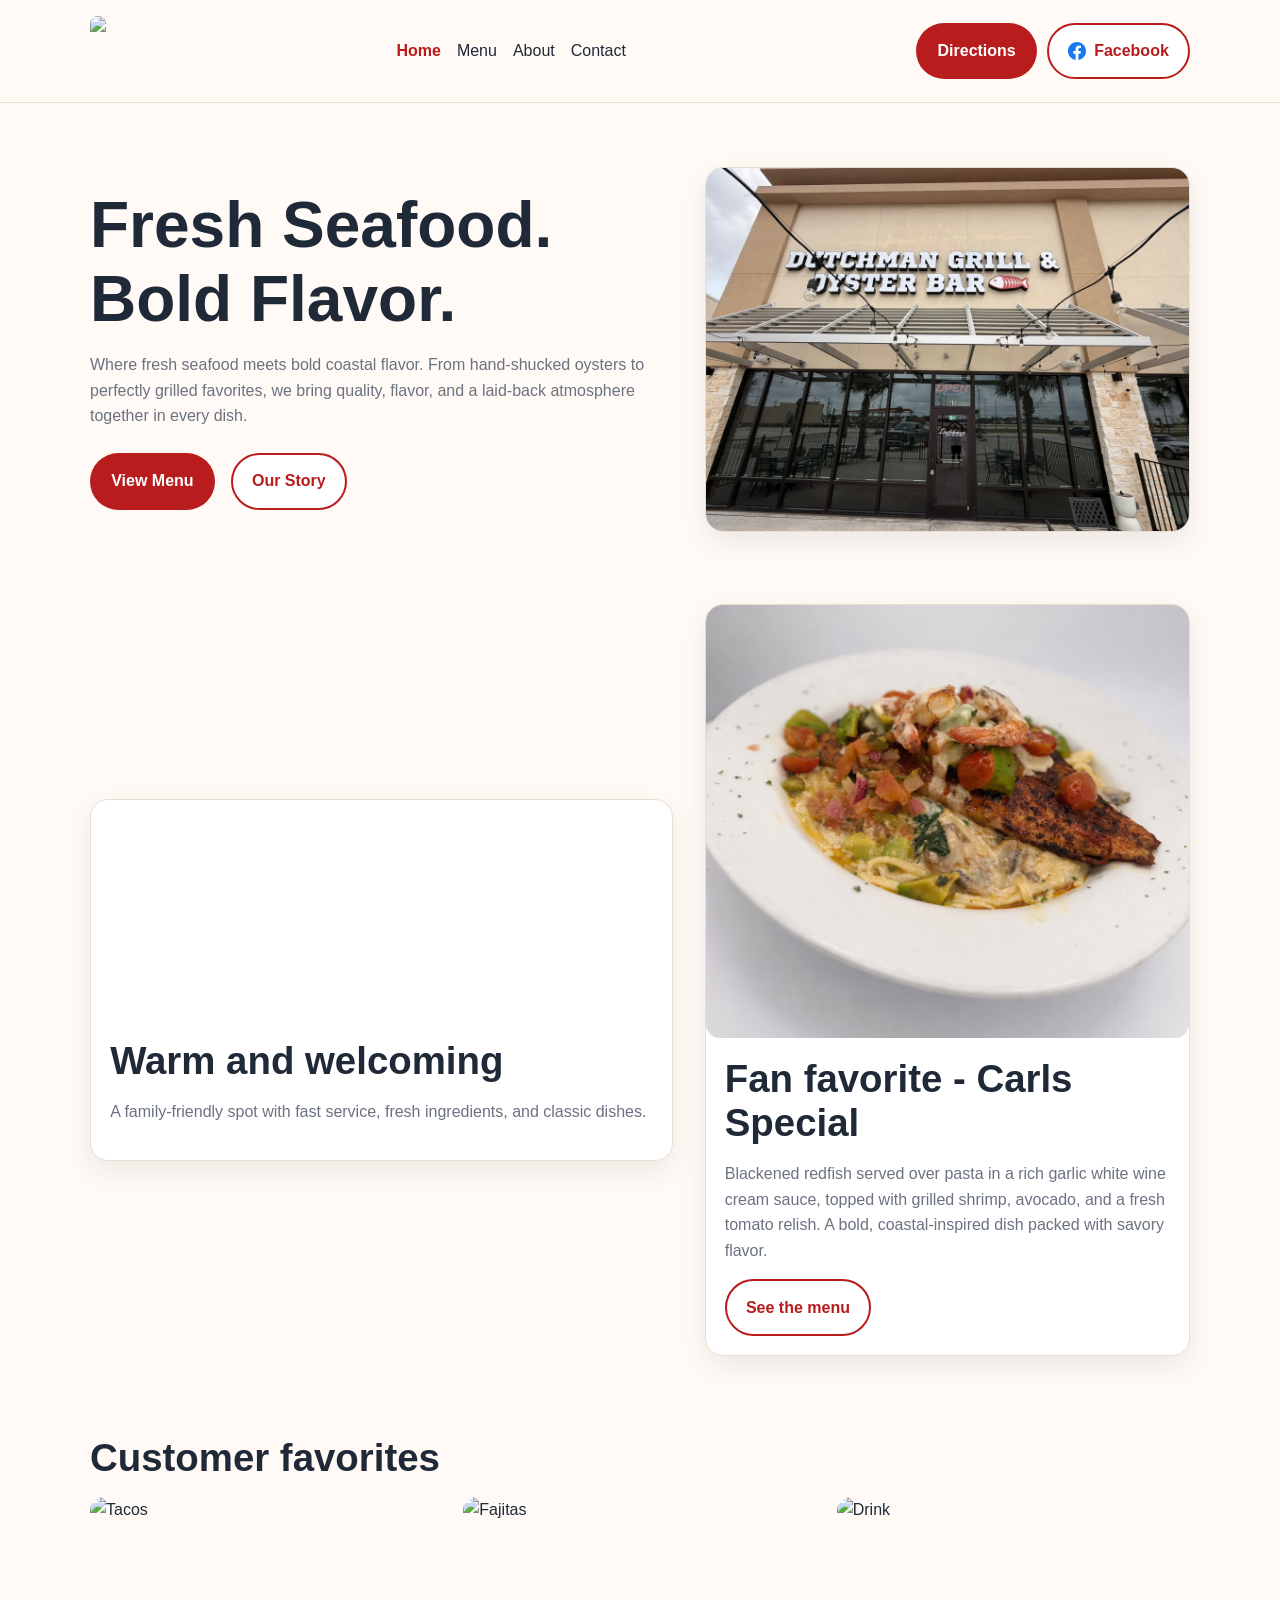
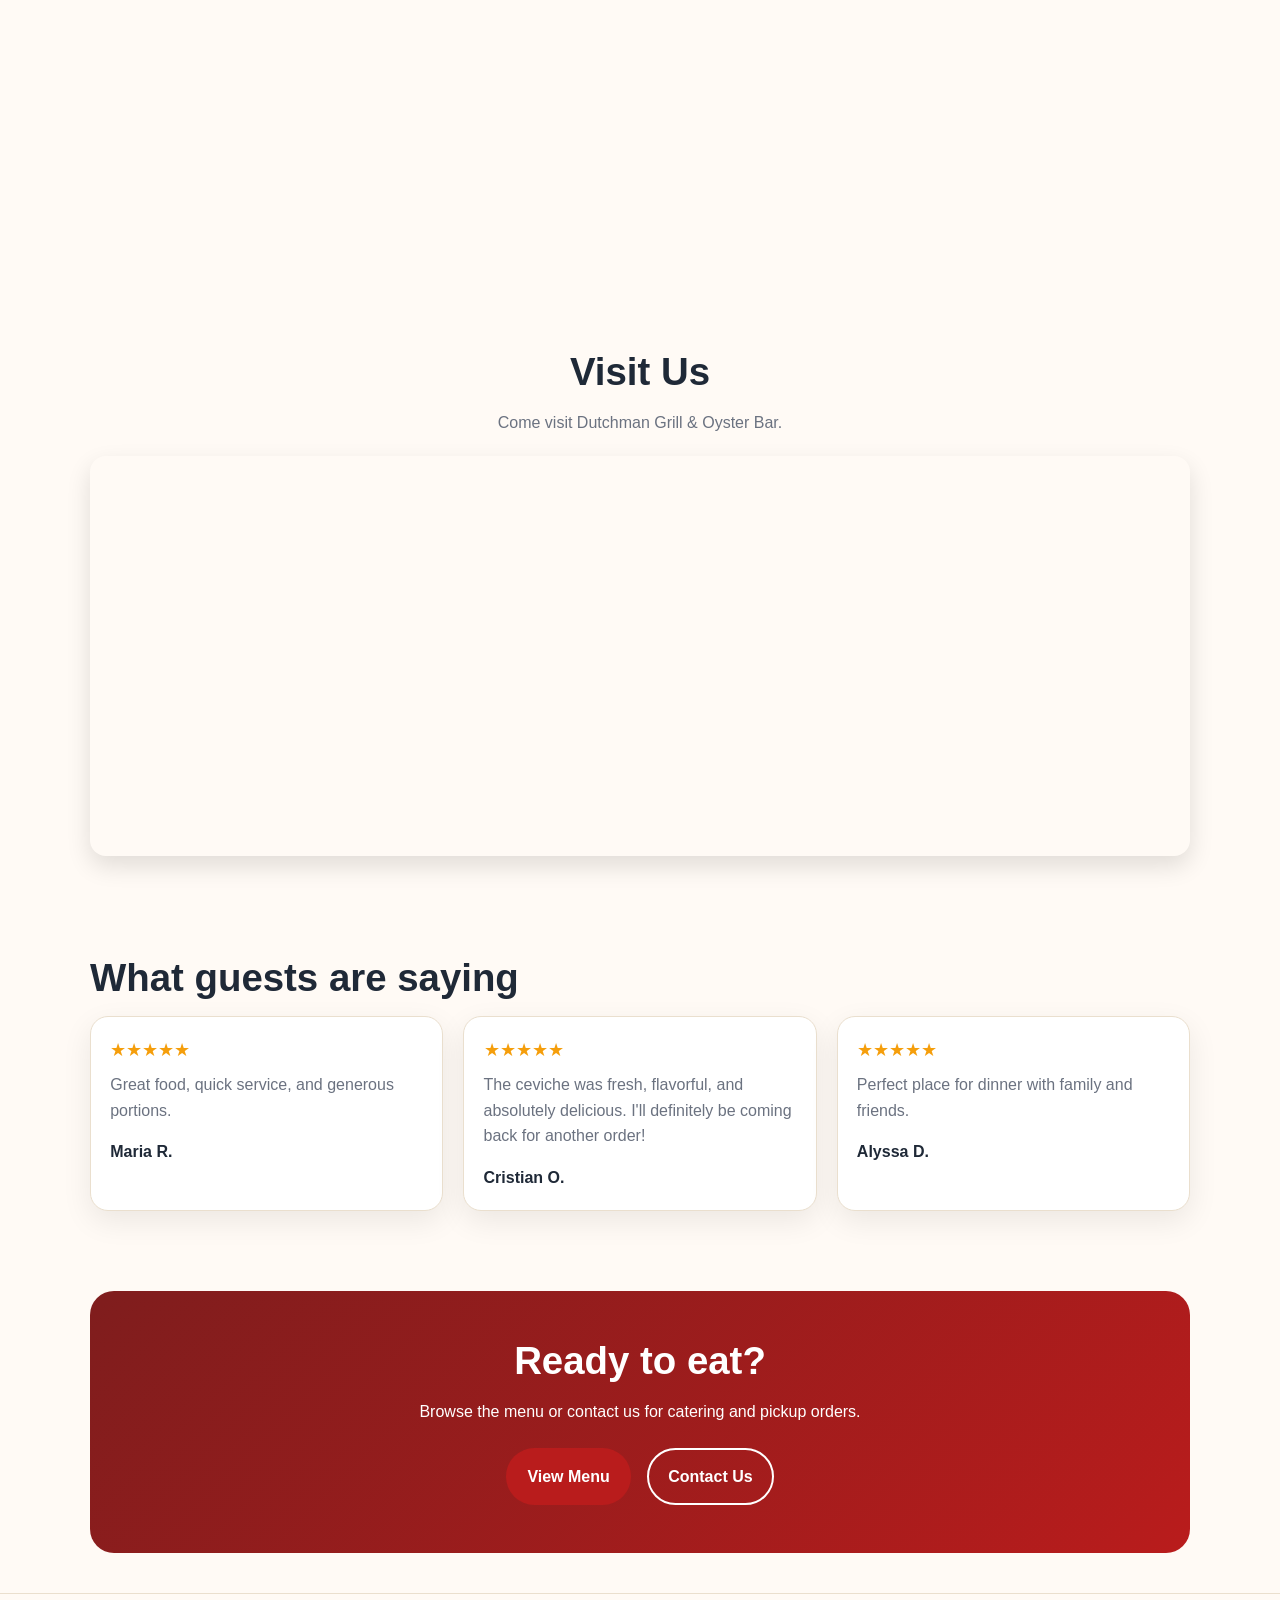
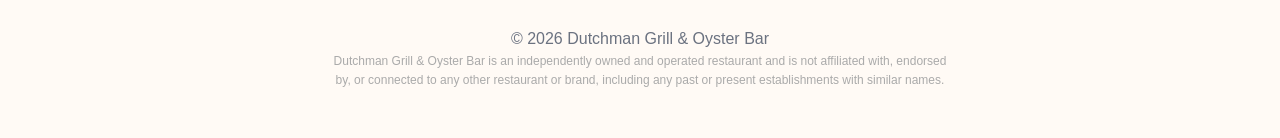
==== commit fd54dced: "update index facebook" ====
--- a/index.html
+++ b/index.html
@@ -17,7 +17,14 @@
         <a href="about.html">About</a>
         <a href="contact.html">Contact</a>
       </nav>
+      <div style="display:flex;gap:10px;align-items:center;">
       <a class="btn btn-primary" href="contact.html">Directions</a>
+      <a class="btn btn-secondary" href="https://www.facebook.com/profile.php?id=61589129420720" style="display:inline-flex;align-items:center;gap:8px;" target="_blank">
+        <svg aria-hidden="true" fill="#1877F2" height="18" viewbox="0 0 24 24" width="18" xmlns="http://www.w3.org/2000/svg">
+          <path d="M24 12.073C24 5.405 18.627 0 12 0S0 5.405 0 12.073C0 18.099 4.388 23.094 10.125 24v-8.438H7.078v-3.49h3.047V9.413c0-3.017 1.792-4.686 4.533-4.686 1.312 0 2.686.235 2.686.235v2.962h-1.514c-1.491 0-1.956.93-1.956 1.885v2.263h3.328l-.532 3.49h-2.796V24C19.612 23.094 24 18.099 24 12.073z"></path>
+        </svg>
+        Facebook</a>
+    </div>
     </div>
   </header>
 
@@ -113,8 +120,8 @@
           <article class="card">
             <div class="card-body">
               <div class="stars">★★★★★</div>
-              <p>The gumbo was excellent and the staff was super friendly.</p>
-              <strong>James T.</strong>
+              <p>The ceviche was fresh, flavorful, and absolutely delicious. I'll definitely be coming back for another order!</p>
+              <strong>Cristian O.</strong>
             </div>
           </article>
           <article class="card">
